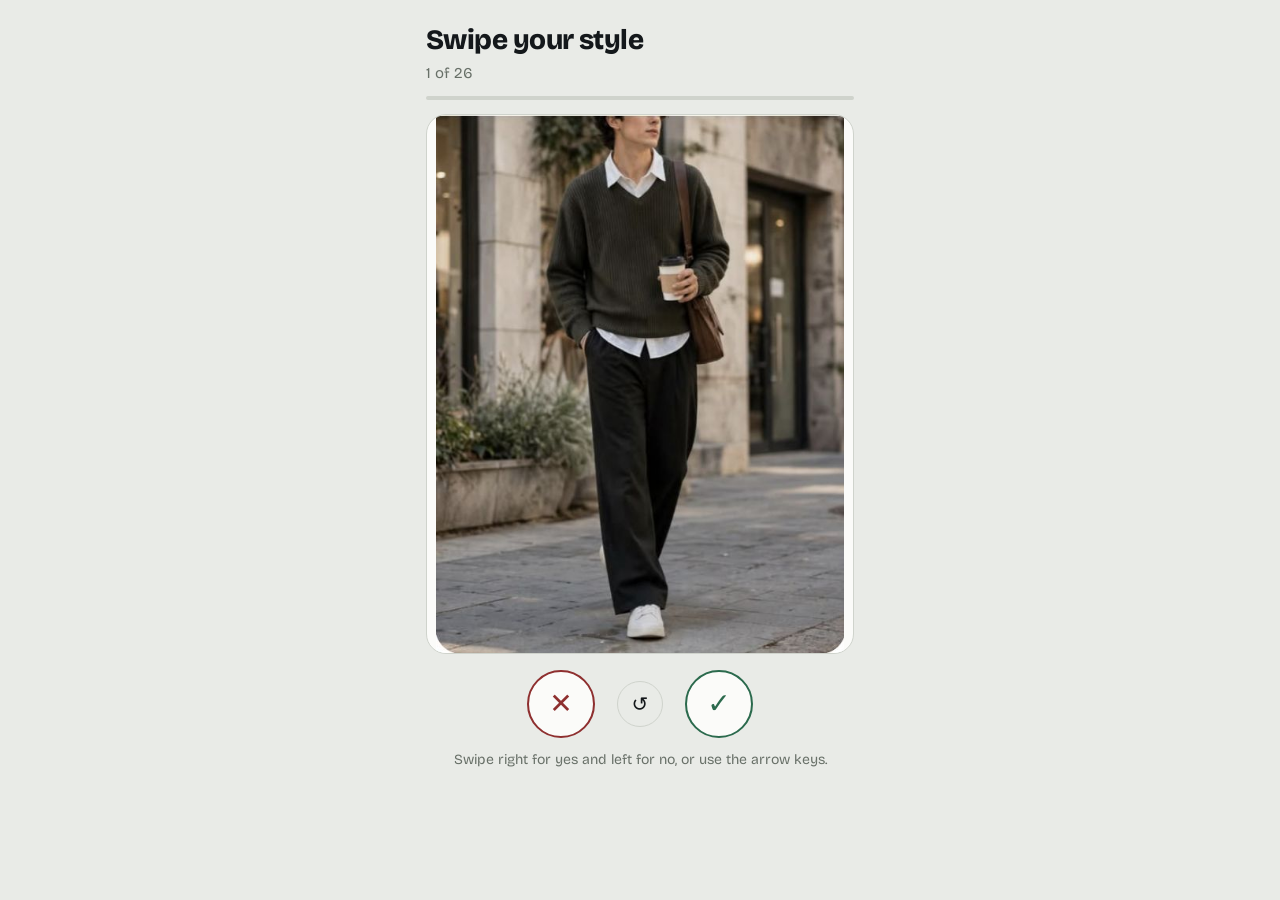
==== index.html @ f272710c "Add files via upload" ====
<!DOCTYPE html>
<html lang="en"><head><meta charset="utf-8">
<meta name="viewport" content="width=device-width, initial-scale=1, viewport-fit=cover">
<title>Swipe your style</title>
<link rel="stylesheet" href="https://fonts.googleapis.com/css2?family=Bricolage+Grotesque:wght@400;600;800&display=swap">
<style>
:root{--bg:#e9ebe7;--card:#fbfbf9;--ink:#14181b;--mut:#687068;--line:#cfd3cc;--yes:#2b6a4d;--no:#8e2f2f;box-sizing:border-box;padding-top:env(safe-area-inset-top,0px);padding-bottom:env(safe-area-inset-bottom,0px)}
@media (prefers-color-scheme:dark){:root:not([data-theme="light"]){--bg:#101412;--card:#1b211e;--ink:#eef1ec;--mut:#9aa39a;--line:#2d352f;--yes:#6fcf9f;--no:#e88a8a}}
:root[data-theme="dark"]{--bg:#101412;--card:#1b211e;--ink:#eef1ec;--mut:#9aa39a;--line:#2d352f;--yes:#6fcf9f;--no:#e88a8a}
*,*::before,*::after{box-sizing:inherit}
html{height:100%;scroll-padding-top:env(safe-area-inset-top,0px)}
body{margin:0;min-height:100%;background:var(--bg);color:var(--ink);font:400 16px/1.45 "Bricolage Grotesque",system-ui,-apple-system,"Segoe UI",sans-serif}
main{max-width:460px;margin:0 auto;padding:16px 16px 28px}
h1{font-size:28px;font-weight:800;letter-spacing:-.02em;margin:4px 0 2px}
.sub{color:var(--mut);margin:0 0 12px;font-size:15px}
.bar{height:4px;background:var(--line);border-radius:2px;overflow:hidden;margin-bottom:14px}
.bar i{display:block;height:100%;width:0;background:var(--ink);transition:width .25s}
#stack{position:relative;height:min(64dvh,540px);height:min(64vh,540px);touch-action:pan-y}
.card{position:absolute;inset:0;background:var(--card);border:1px solid var(--line);border-radius:20px;overflow:hidden;transition:transform .25s,opacity .25s;user-select:none;-webkit-user-select:none}
.card.next{transform:scale(.95) translateY(10px);opacity:.7}
.card.top{cursor:grab}
.card img{width:100%;height:100%;object-fit:contain;pointer-events:none;display:block}
.tag{position:absolute;top:18px;padding:4px 12px;border:3px solid;border-radius:8px;font-weight:800;font-size:22px;opacity:0;background:var(--card)}
.tag.y{left:16px;color:var(--yes);border-color:var(--yes);transform:rotate(-8deg)}
.tag.n{right:16px;color:var(--no);border-color:var(--no);transform:rotate(8deg)}
.btns{display:flex;justify-content:center;align-items:center;gap:22px;margin-top:16px}
button{font:inherit;cursor:pointer;color:var(--ink)}
button:focus-visible{outline:3px solid var(--ink);outline-offset:3px}
.rd{width:68px;height:68px;border-radius:50%;border:2px solid;background:var(--card);font-size:28px;font-weight:600}
#no{color:var(--no)}#yes{color:var(--yes)}
.sm{width:46px;height:46px;border-radius:50%;border:1px solid var(--line);background:transparent;font-size:20px}
.hint{text-align:center;color:var(--mut);font-size:14px;margin:12px 0 0}
#res h2{font-size:24px;font-weight:800;letter-spacing:-.01em;margin:8px 0 4px}
.grp{margin-top:18px}.grp h3{font-size:16px;font-weight:600;margin:0 0 6px}
.row{display:grid;grid-template-columns:132px 1fr 38px;gap:8px;align-items:center;font-size:14px;padding:3px 0}
.trk{height:8px;background:var(--line);border-radius:4px;overflow:hidden}
.trk i{display:block;height:100%;background:var(--yes)}
.row.low .trk i{background:var(--no)}
.n{color:var(--mut);text-align:right;font-variant-numeric:tabular-nums}
textarea{width:100%;height:150px;margin-top:8px;padding:10px;border:1px solid var(--line);border-radius:12px;background:var(--card);color:var(--ink);font:14px/1.4 inherit;resize:vertical}
.act{display:flex;gap:10px;margin-top:10px;flex-wrap:wrap}
.pill{padding:11px 18px;border-radius:999px;border:1px solid var(--ink);background:var(--ink);color:var(--bg);font-weight:600}
.pill.o{background:transparent;color:var(--ink)}
@media (prefers-reduced-motion:reduce){.card,.bar i{transition:none}}
</style></head><body><main>
<div id="play"><h1>Swipe your style</h1><p class="sub" id="cnt"></p><div class="bar"><i id="pg"></i></div>
<section id="stack" aria-live="polite"></section>
<div class="btns"><button class="rd" id="no" aria-label="No">✕</button><button class="sm" id="undo" aria-label="Undo last swipe">↺</button><button class="rd" id="yes" aria-label="Yes">✓</button></div>
<p class="hint">Swipe right for yes and left for no, or use the arrow keys.</p></div>
<section id="res" hidden></section>
</main>
<script>
const IM=["[data-uri]", "[data-uri]", "[data-uri]", "[data-uri]", "[data-uri]", "[data-uri]", "[data-uri]", "[data-uri]", "[data-uri]", "[data-uri]", "[data-uri]", "[data-uri]", "[data-uri]", "[data-uri]", "[data-uri]", "[data-uri]", "[data-uri]", "[data-uri]", "[data-uri]", "[data-uri]", "[data-uri]", "[data-uri]", "[data-uri]", "[data-uri]", "[data-uri]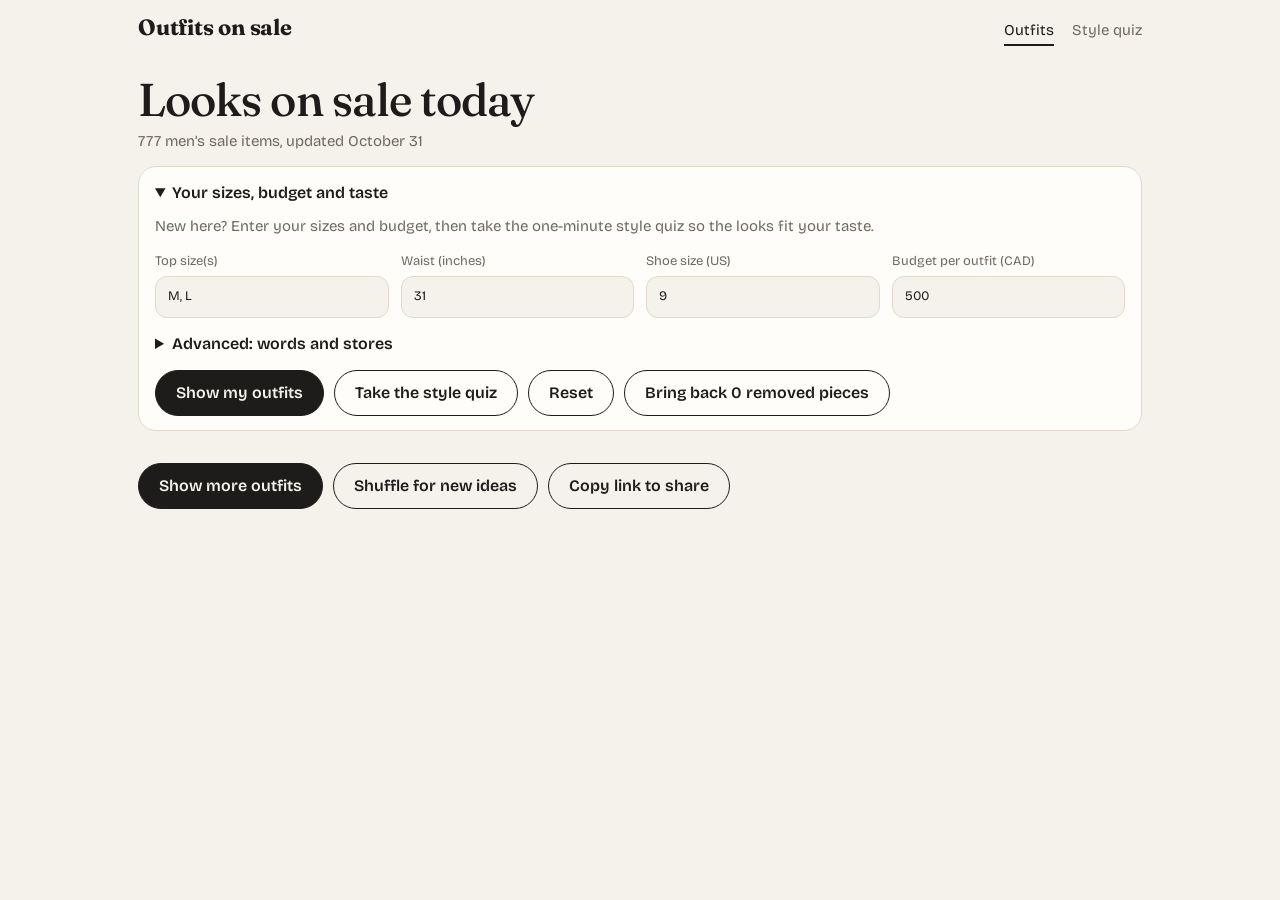
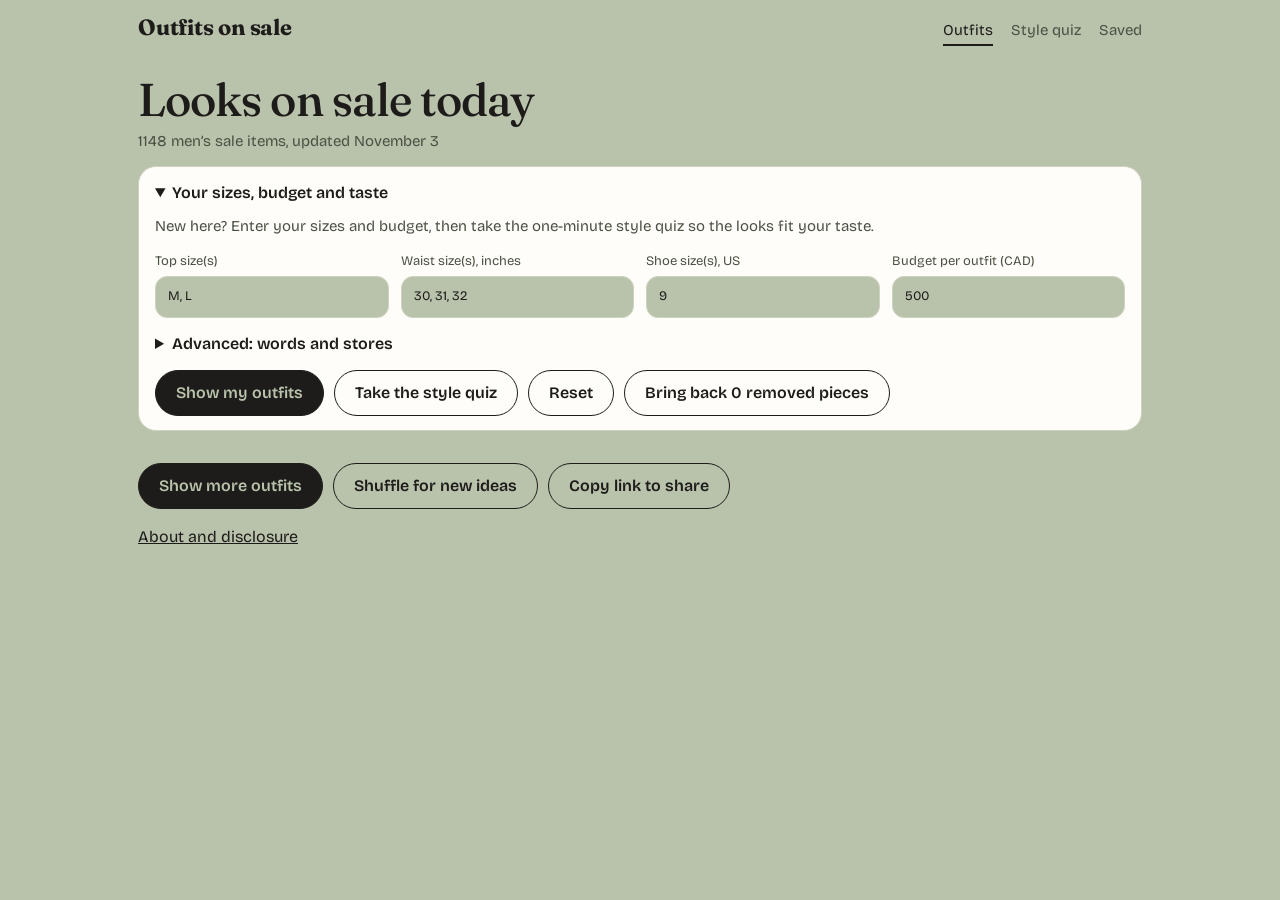
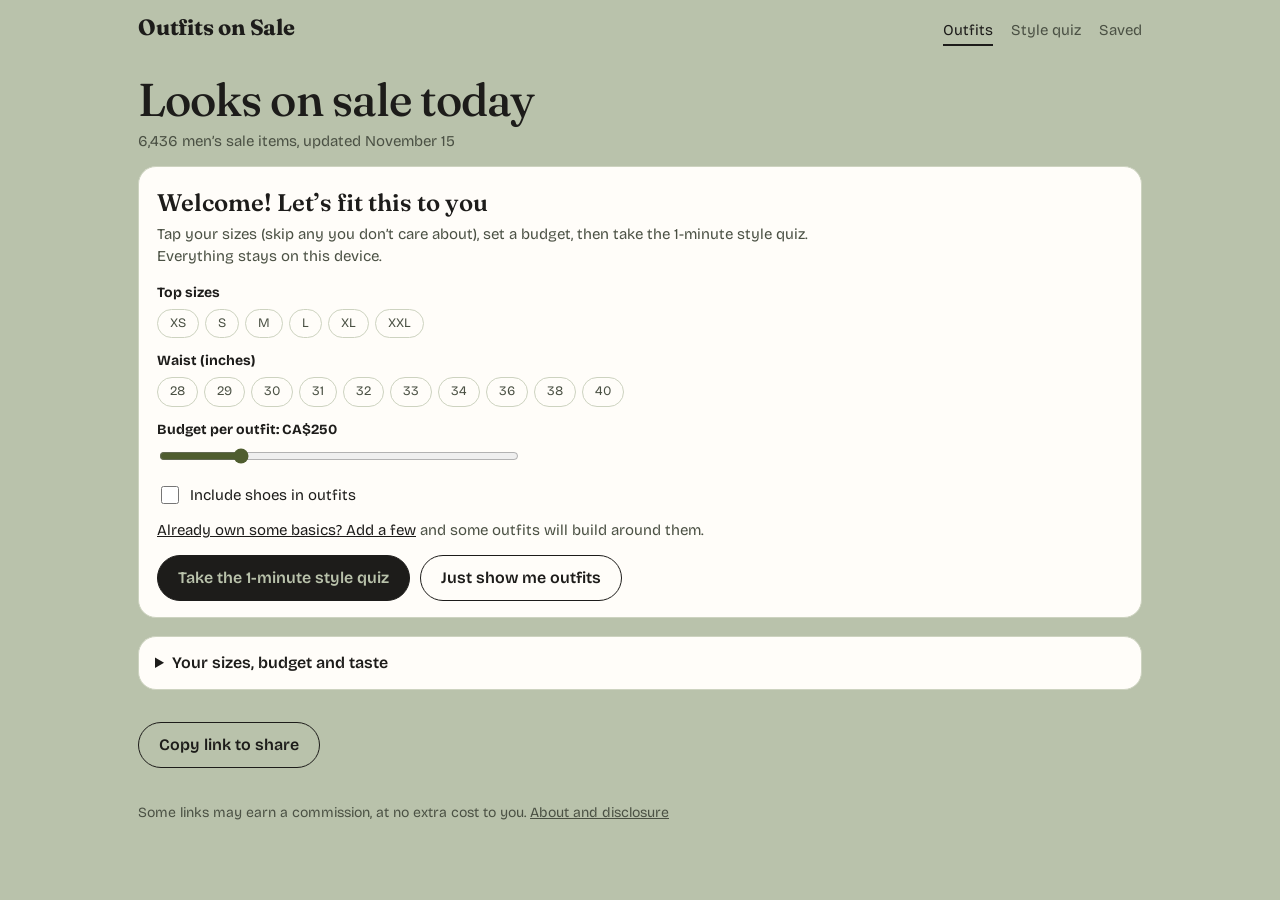
